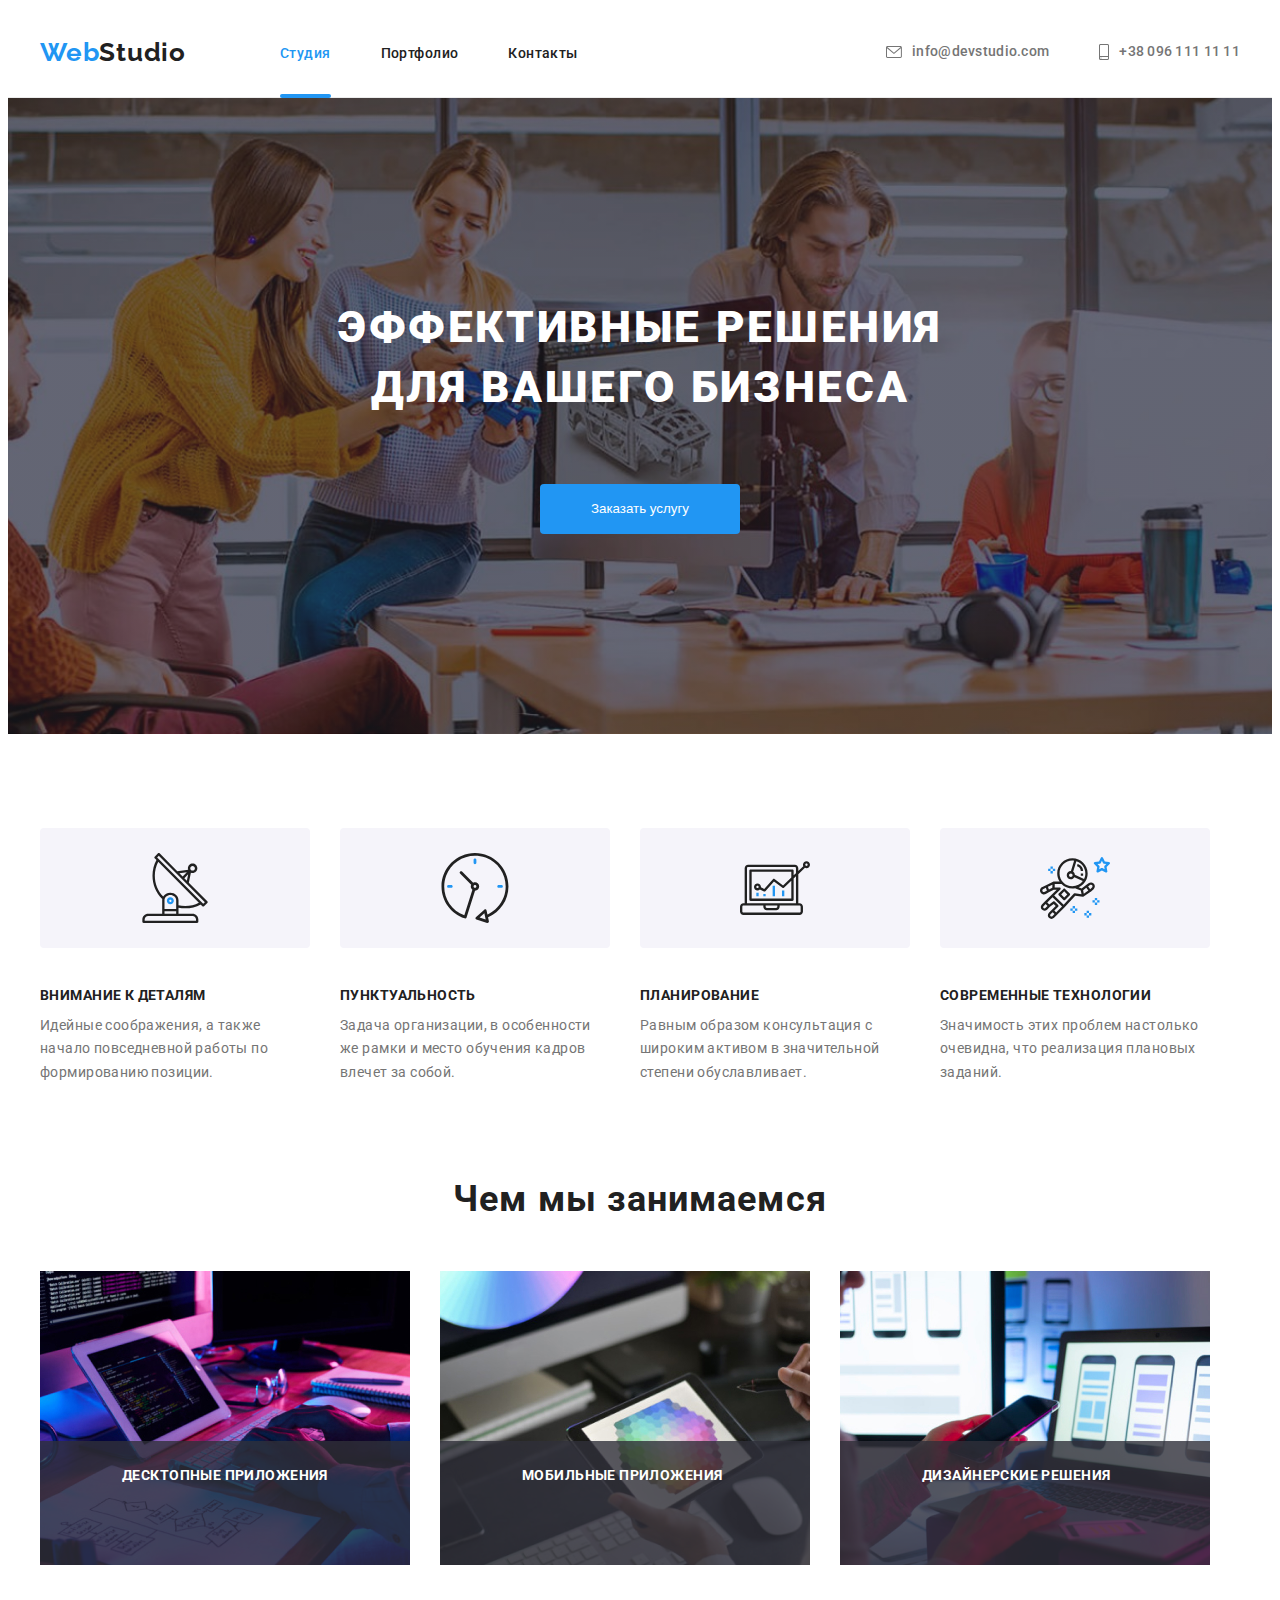
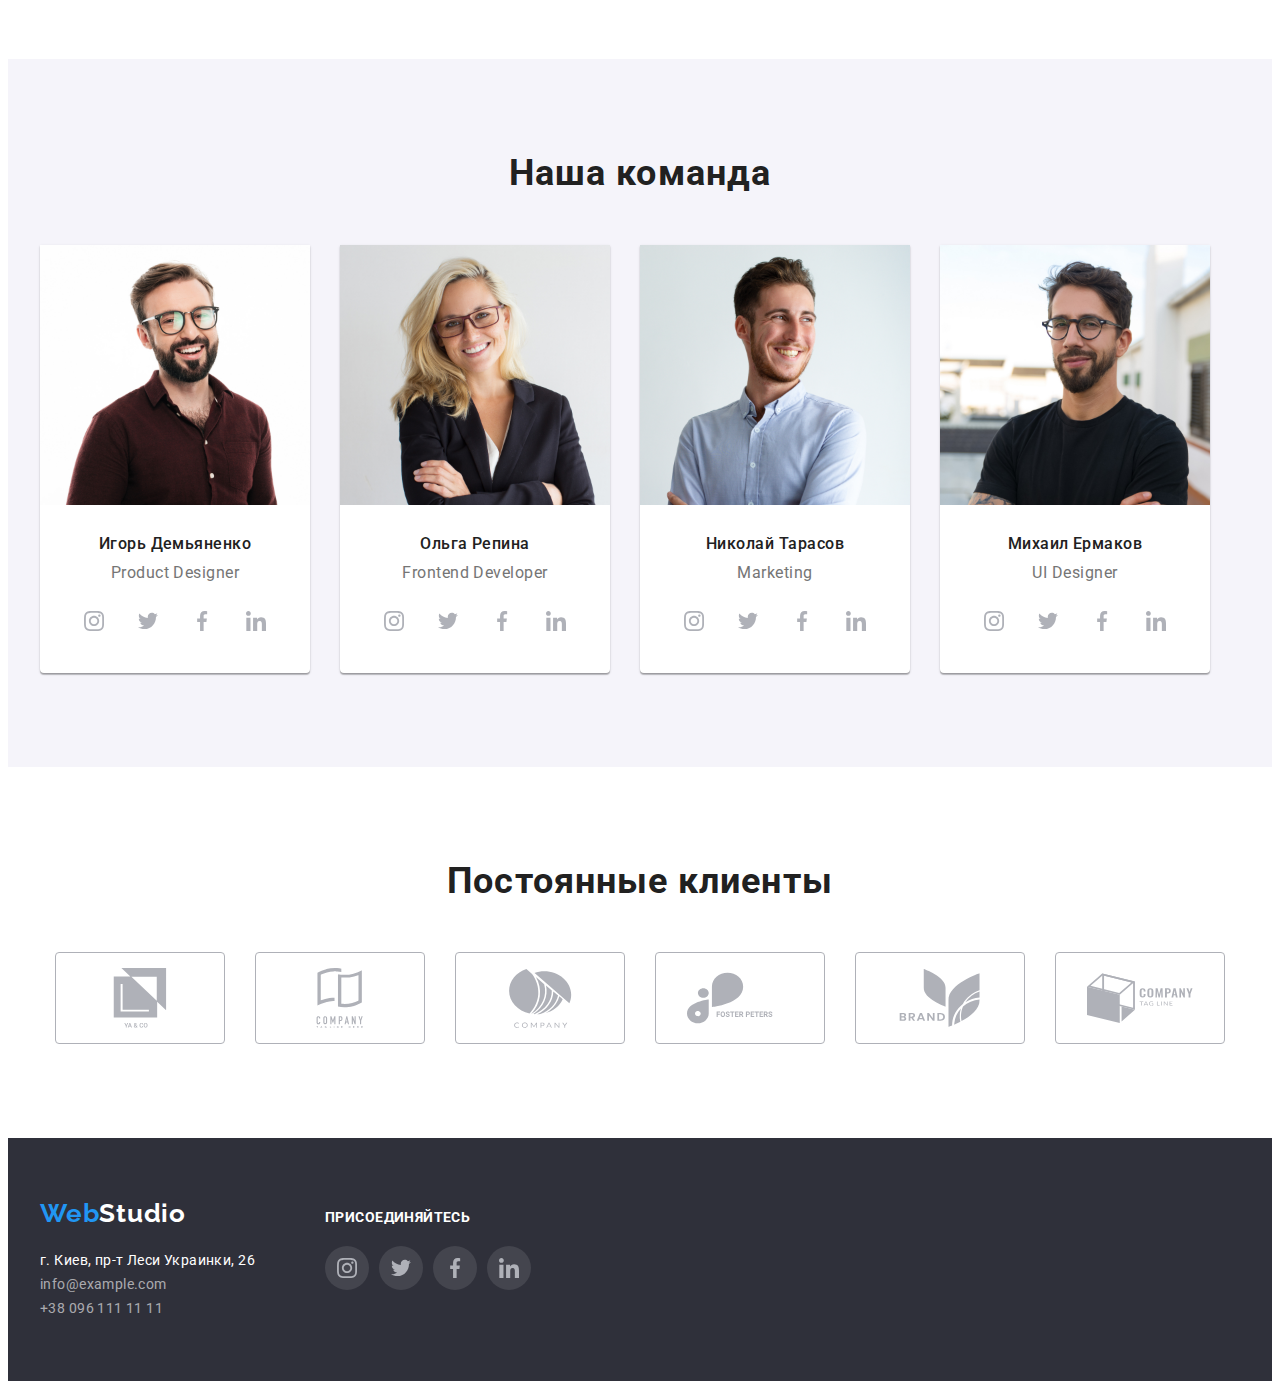
==== index.html @ c5061868 "6 дз" ====
<!DOCTYPE html>
<html lang="ru">
  <head>
    <meta charset="UTF-8" />
    <meta http-equiv="X-UA-Compatible" content="IE=edge" />
    <meta name="viewport" content="width=device-width, initial-scale=1.0" />
    <title>Document</title>
    <link
      href="https://fonts.googleapis.com/css2?family=Raleway:wght@700&family=Roboto:wght@400;500;700;900&display=swap"
      rel="stylesheet"
    />
    <link
      rel="stylesheet"
      href="https://cdnjs.cloudflare.com/ajax/libs/modern-normalize/1.1.0/modern-normalize.min.css"
      integrity="sha512-wpPYUAdjBVSE4KJnH1VR1HeZfpl1ub8YT/NKx4PuQ5NmX2tKuGu6U/JRp5y+Y8XG2tV+wKQpNHVUX03MfMFn9Q=="
      crossorigin="anonymous"
      referrerpolicy="no-referrer"
    />
    <link rel="stylesheet" href="./css/styles.css" />
  </head>
  <body>
    <header class="header">
      <div class="container header-container">
        <nav class="header-navigation">
          <a href="./index.html" class="header-logo link">
            Web<span class="studio">Studio</span>
          </a>
          <ul class="header-list  link">
            <li class="header-item">
              <a class="header-link link current-page current" href="/index.html"
                >Студия</a
              >
            </li>
            <li class="header-item">
              <a class="header-link link" href="./portfolio.html">Портфолио</a>
            </li>
            <li class="header-item">
              <a class="header-link link" href="">Контакты</a>
            </li>
          </ul>
        </nav>
        <ul class="header-contacts  link">
          <li class="header-contacts-item header-mail">
            <a class="header-contact-link link" href="mailto:info@devstudio.com"
              > <svg class="mail-icon">
                <use href="./images/sprite.svg#icon-envelope"></use>
              </svg>info@devstudio.com</a
            >
          </li>
          <li class="header-contacts-item header-tel ">
            <a class="header-contact-link link" href="tel:+380961111111"
              ><svg class="phone-icon">
              <use href="./images/sprite.svg#icon-smartphone"></use>
              </svg>+38 096 111 11 11</a
            >
          </li>
        </ul>
      </div>
    </header>

    <main>
      <section class="hero">
        <div class="container ">
          <h1 class="hero-title">
            Эффективные решения <br />
            для вашего бизнеса
          </h1>
          <button class="hero-button btn" data-modal-open type="button">Заказать услугу</button>
        </div>
      </section>
      <section class="section">
        <div class="container">
          <h2 class="pluses-title visually-hidden">Наши плюсы</h2>
          <ul class="pluses-list ">
            <li class="pluses-item"> <div class="svg-container">
              <svg class="pluses-icon">
                <use href="./images/sprite.svg#icon-antenna"></use>
              </svg>
            </div>
              <h3 class="pluses-item-title">Внимание к деталям</h3>
              <p class="pluses-item-text">
                Идейные соображения, а также начало повседневной работы по
                формированию позиции.
              </p>
            </li>
            <li class="pluses-item"> <div class="svg-container">
              <svg class="pluses-icon">
                <use href="./images/sprite.svg#icon-clock"></use>
              </svg>
            </div>
              <h3 class="pluses-item-title">Пунктуальность</h3>
              <p class="pluses-item-text">
                Задача организации, в особенности же рамки и место обучения
                кадров влечет за собой.
              </p>
            </li>
            <li class="pluses-item">
              <div class="svg-container"><svg class="pluses-icon">
                <use href="./images/sprite.svg#icon-diagram"></use>
              </svg>
            </div>
              <h3 class="pluses-item-title">Планирование</h3>
              <p class="pluses-item-text">
                Равным образом консультация с широким активом в значительной
                степени обуславливает.
              </p>
            </li>
            <li class="pluses-item"> <div class="svg-container">
              <svg class="pluses-icon" >
                <use  href="./images/sprite.svg#icon-astronaut"></use>
              </svg>
            </div>
              <h3 class="pluses-item-title">Современные технологии</h3>
              <p class="pluses-item-text">
                Значимость этих проблем настолько очевидна, что реализация
                плановых заданий.
              </p>
            </li>
          </ul>
        </div>
      </section>
      <section class="section our-task">
        <div class="container">
          <h2 class="our-task-title">Чем мы занимаемся</h2>
          <ul class="our-task-list ">
            <li class="our-task-list-item">
              <div class="task-top-wrapper">
              <img
                src="./images/box1.jpg"
                alt="набор текста на клавиатуре"
                width="370"
              />
              <p class="task-top-text">Десктопные приложения</p>
            </div>
            </li>
            <li class="our-task-list-item">
              <div class="task-top-wrapper">
              <img
                src="./images/img(1).jpg"
                alt="использование графического планшета"
                width="370"
              />
              <p class="task-top-text">Мобильные приложения</p>
            </div>
            </li>
            <li class="our-task-list-item">
              <div class="task-top-wrapper">

              <img
                src="./images/img2.jpg"
                alt="использование телефона"
                width="370"
              />
              <p class="task-top-text">Дизайнерские решения</p>
            </div>
            </li>
          </ul>
        </div>
      </section>
      <section class=" section our-team">
        <div class="container">
          <h2 class="our-team-title">Наша команда</h2>
          <ul class="our-team-list ">
            <li class="our-team-item">
              <img
                src="./images/img(2).jpg"
                alt="портрет Игоря Демьяненко "
                width="270"
              />
              <div class="our-team-padding">
                <h3 class="our-team-item-title">Игорь Демьяненко</h3>
                <p class="our-team-item-paragraph">Product Designer</p>
                <ul class="our-team-item-list social-list">
                  <li class="social-item">
                    <a href="" class="social-link">
                      <svg class="social-icon">
                       <use href="./images/sprite.svg#icon-instagram"></use>
                      </svg>
                    </a>
                  </li>
                  <li class="social-item">
                    <a href="" class="social-link">
                      <svg class="social-icon">
                        <use href="./images/sprite.svg#icon-twitter"></use>
                      </svg>
                    </a>
                  </li>
                  <li class="social-item">
                    <a href="" class="social-link">
                      <svg class="social-icon">
                        <use href="./images/sprite.svg#icon-facebook"></use>
                      </svg>
                    </a>
                  </li>
                  <li class="social-item">
                    <a href="" class="social-link">
                      <svg class="social-icon">
                        <use href="./images/sprite.svg#icon-linkedin"></use>
                      </svg>
                    </a>
                  </li>
                </ul>
              </div>
            </li>
            <li class="our-team-item">
              <img
                src="./images/img(3).jpg"
                alt="портрет Ольги Репиной "
                width="270"
              />
              <div class="our-team-padding">
                <h3 class="our-team-item-title">Ольга Репина</h3>
                <p class="our-team-item-paragraph">Frontend Developer</p>
                <ul class="our-team-item-list social-list">
                  <li class="social-item">
                    <a href="" class="social-link">
                      <svg class="social-icon">
                        <use href="./images/sprite.svg#icon-instagram"></use>
                      </svg>
                    </a>
                  </li>
                  <li class="social-item">
                    <a href="" class="social-link">
                      <svg class="social-icon">
                        <use href="./images/sprite.svg#icon-twitter"></use>
                      </svg>
                    </a>
                  </li>
                  <li class="social-item">
                    <a href="" class="social-link">
                      <svg class="social-icon">
                        <use href="./images/sprite.svg#icon-facebook"></use>
                      </svg>
                    </a>
                  </li>
                  <li class="social-item">
                    <a href="" class="social-link">
                      <svg class="social-icon">
                        <use href="./images/sprite.svg#icon-linkedin"></use>
                      </svg>
                    </a>
                  </li>
                </ul>
              </div>
            </li>
            <li class="our-team-item">
              <img
                src="./images/img(4).jpg"
                alt="портрет Николая Тарасова"
                width="270"
              />
              <div class="our-team-padding">
                <h3 class="our-team-item-title">Николай Тарасов</h3>
                <p class="our-team-item-paragraph">Marketing</p>
                <ul class="our-team-item-list social-list">
                  <li class="social-item">
                    <a href="" class="social-link">
                      <svg class="social-icon">
                        <use href="./images/sprite.svg#icon-instagram"></use>
                      </svg>
                    </a>
                  </li>
                  <li class="social-item">
                    <a href="" class="social-link">
                      <svg class="social-icon">
                        <use href="./images/sprite.svg#icon-twitter"></use>
                      </svg>
                    </a>
                  </li>
                  <li class="social-item">
                    <a href="" class="social-link">
                      <svg class="social-icon">
                        <use href="./images/sprite.svg#icon-facebook"></use>
                      </svg>
                    </a>
                  </li>
                  <li class="social-item">
                    <a href="" class="social-link">
                      <svg class="social-icon">
                        <use href="./images/sprite.svg#icon-linkedin"></use>
                      </svg>
                    </a>
                  </li>
                </ul>
              </div>
            </li>
            <li class="our-team-item">
              <img
                src="./images/img.jpg"
                alt="портрет Михаила Ермакова"
                width="270"
              />
              <div class="our-team-padding">
                <h3 class="our-team-item-title">Михаил Ермаков</h3>
                <p class="our-team-item-paragraph">UI Designer</p>
                <ul class="our-team-item-list social-list">
                  <li class="social-item">
                    <a href="" class="social-link">
                      <svg class="social-icon">
                        <use href="./images/sprite.svg#icon-instagram"></use>
                      </svg>
                    </a>
                  </li>
                  <li class="social-item">
                    <a href="" class="social-link">
                      <svg class="social-icon">
                        <use href="./images/sprite.svg#icon-twitter"></use>
                      </svg>
                    </a>
                  </li>
                  <li class="social-item">
                    <a href="" class="social-link">
                      <svg class="social-icon">
                        <use href="./images/sprite.svg#icon-facebook"></use>
                      </svg>
                    </a>
                  </li>
                  <li class="social-item">
                    <a href="" class="social-link">
                      <svg class="social-icon">
                        <use href="./images/sprite.svg#icon-linkedin"></use>
                      </svg>
                    </a>
                  </li>
                </ul>
              </div>
            </li>
          </ul>
        </div>
      </section>
      <section class=" section our-customers">
        <div class="container">
          <h2 class="our-customer-title">Постоянные клиенты</h2>
          <ul class="our-customer-list customer-list">
            <li class="customer-item">
              <a href="" class="customer-link">
                <svg class="customer-icon">
                  <use href="./images/sprite.svg#icon-1"></use>
                </svg>
              </a>
            </li>
            <li class="customer-item">
              <a href="" class="customer-link">
                <svg class="customer-icon">
                  <use href="./images/sprite.svg#icon-2"></use>
                </svg>
              </a>
              <li class="customer-item">
                <a href="" class="customer-link">
                  <svg class="customer-icon">
                    <use href="./images/sprite.svg#icon-3"></use>
                  </svg>
                </a>
                <li class="customer-item">
                  <a href="" class="customer-link">
                    <svg class="customer-icon">
                      <use href="./images/sprite.svg#icon-4"></use>
                    </svg>
                  </a>
                  <li class="customer-item">
                    <a href="" class="customer-link">
                      <svg class="customer-icon">
                        <use href="./images/sprite.svg#icon-5"></use>
                      </svg>
                    </a>
                    <li class="customer-item">
                      <a href="" class="customer-link">
                        <svg class="customer-icon">
                          <use href="./images/sprite.svg#icon-6"></use>
                        </svg>
                      </a>
            </ul>
        </div>
      </section>
    </main>
    <footer class="footer">
      <div class="container footer-container">
        <div class="footer-contacts" ><a href="./index.html" class="footer-logo link">
          Web<span class="footer-studio">Studio</span>
        </a>
        <address class="address">
          <ul class="footer-list ">
            <li class="footer-contacts-item footer-adress">г. Киев, пр-т Леси Украинки, 26</li>
            <li class="footer-contacts-item">
              <a
                class="footer-contact-link link"
                href="mailto:info@devstudio.com"
                >info@example.com</a
              >
            </li>
            <li class="footer-contacts-item">
              <a class="footer-contact-link link" href="tel:+380961111111"
                >+38 096 111 11 11</a
              >
            </li>
          </ul>
        </address>
      </div> 
      <div class="join">
        <h2 class="join-title">присоединяйтесь</h2>
        <ul class="join-list social-list-footer">
          <li class="social-item-footer">
            <a href="" class="social-link-footer">
              <svg class="social-icon">
                <use href="./images/sprite.svg#icon-instagram"></use>
              </svg>
            </a>
          </li>
          <li class="social-item-footer">
            <a href="" class="social-link-footer">
              <svg class="social-icon">
                <use href="./images/sprite.svg#icon-twitter"></use>
              </svg>
            </a>
          </li>
          <li class="social-item-footer">
            <a href="" class="social-link-footer">
              <svg class="social-icon">
                <use href="./images/sprite.svg#icon-facebook"></use>
              </svg>
            </a>
          </li>
          <li class="social-item-footer">
            <a href="" class="social-link-footer">
              <svg class="social-icon">
                <use href="./images/sprite.svg#icon-linkedin"></use>
              </svg>
            </a>
          </li>
        </ul>
      </div>
    </div>
    </footer>
    <div class="backdrop is-hidden " data-modal>
      <div class="modal">
        <button type="button" class="close-btn" data-modal-close>
            <svg class="button-icon">
              <use href="./images/sprite.svg#icon-cross"></use>
            </svg>
        </button>
        <p class="modal-title">Оставьте свои данные, мы вам перезвоним</p>
        <form action="#" class="modal-form">
          <div class="modal-field">
            <label for="user-name" class="input-label">Имя</label>
            <span class="input-wrapper">
              <input type="text" name="user-name" id="user-name" class="modal-input" />
              <svg class="input-icon" width="18" height="18">
                <use href="./images/sprite.svg#icon-person-black"></use>
              </svg>
            </span>
          </div>
          <div class="modal-field">
            <label for="user-name" class="input-label">Телефон</label>
            <span class="input-wrapper">
              <input type="text" name="user-phone" id="user-phone" class="modal-input" />
              <svg class="input-icon" width="18" height="18">
                <use href="./images/sprite.svg#icon-phone-black"></use>
              </svg>
            </span>
          </div>
          <div class="modal-field">
            <label for="user-email" class="input-label">Почта</label>
            <span class="input-wrapper">
              <input type="text" name="user-email" id="user-email" class="modal-input" />
              <svg class="input-icon" width="18" height="18">
                <use href="./images/sprite.svg#icon-email-black"></use>
              </svg>
            </span>
          </div>
          <div class="text-box">
            <label for="user-text" class="input-label" >Комментарий</label>
            <textarea name="user-text" id="user-text" class="modal-input-text" placeholder="Введите текст"></textarea>
          </div>
          <input type="checkbox" id="modal-checkbox" class="modal-checkbox visually-hidden">
          <label for="modal-checkbox" class="check-text">
                        <span>
                            <svg class="check-icon" width="11" height="8">
                                <use
                                    href="./images/sprite.svg#icon-tik"
                                ></use>
                            </svg>
                        </span>
                        Соглашаюсь с рассылкой и принимаю <a href="" class="condition"> Условия договора</a> 
                      </label>
                      <button type="submit" class="btn modal-btn">
                        Отправить
                      </button>
        </form>
      </div>
    </div>
  <script src="./js/modal.js"></script>
  </body>
</html>
---- css/styles.css ----
:root {
  --title-color: #212121;
  --accent-color: #2196f3;
  --text-color: #757575;
  --primary-title-color: #ffffff;
  --background-color: #2f303a;
  --button-color: #2196f3;
  --button-text-color: #ffffff;
  --footer-color: #ffffff99;
  --bg-footer-color: #2f303a;
  --buttons-color-portfolio: #f5f4fa;
  --footer-link-color: rgba(255, 255, 255, 0.6);
  --our-team-bgc: #f5f4fa;
  --icon-color: #afb1b8;
  --modal-color-input: #757575;
}
p,
h1,
h2,
h3,
h4,
h5,
h6 {
  margin: 0;
}

ul {
  list-style: none;
  margin: 0;
  padding-left: 0;
}
input {
  cursor: pointer;
}
img {
  display: block;
  max-width: 100%;
  height: auto;
}
body {
  font-family: "Roboto", sans-serif;
  letter-spacing: 0.02em;
}
.section {
  padding-top: 94px;
  padding-bottom: 94px;
}

.link {
  text-decoration: none;
}
.btn {
  cursor: pointer;
  border: transparent;
}
.container {
  padding: 0 15px;
  width: 1200px;
  margin: 0 auto;
}
.visually-hidden {
  position: absolute;
  width: 1px;
  height: 1px;
  margin: -1px;
  padding: 0;
  overflow: hidden;
  border: 0;
  clip: rect(0 0 0 0);
}
/* !!!!!!!!!HEADER!!!!!!!!!!! */
.current::after {
  content: "";
  position: absolute;
  width: 100%;
  height: 4px;
  border-radius: 2px;
  background-color: var(--accent-color);
  display: block;
  bottom: -37px;
}
.header {
  padding-top: 29px;
  padding-bottom: 29px;
  border-bottom: solid 1px #ececec;
}
.header-contact-link {
  display: flex;
  align-items: center;
}
.header-container {
  display: flex;
  align-items: center;
}
.header-navigation {
  display: flex;
  align-items: center;
}
.header-list {
  display: flex;
}
.header-contacts {
  margin-left: auto;
  display: flex;
  align-items: center;
}
.mail-icon {
  height: 12px;
  width: 16px;
  fill: var(--text-color);
  margin-right: 10px;
  transition: fill 250ms cubic-bezier(0.4, 0, 0.2, 1);
}
.header-contact-link:hover .mail-icon {
  fill: var(--accent-color);
}
.header-contact-link:focus .mail-icon {
  fill: var(--accent-color);
}
.phone-icon {
  height: 16px;
  width: 10px;
  fill: var(--text-color);
  margin-right: 10px;
}
.header-contact-link:focus .phone-icon,
.header-contact-link:hover .phone-icon {
  fill: var(--accent-color);
}
.header-item:not(:last-child) {
  margin-right: 50px;
}
.header-logo {
  color: var(--accent-color);
  font-family: Raleway;
  font-weight: 700;
  font-size: 26px;
  line-height: 1.19;
  letter-spacing: 0.03em;
  margin-right: 94px;
}
.studio {
  color: var(--title-color);
}
.header-link.link.current-page {
  color: var(--accent-color);
}
.header-link {
  font-weight: 500;
  font-size: 14px;
  line-height: 1.14;
  letter-spacing: 0.03em;
  color: var(--title-color);
  position: relative;
  transition: color 250ms cubic-bezier(0.4, 0, 0.2, 1);
}

.header-link:hover,
.header-link:focus {
  color: var(--accent-color);
}
.header-contact-link {
  font-weight: 500;
  font-size: 14px;
  line-height: 1.14;
  letter-spacing: 0.02em;
  color: var(--text-color);
  transition: color 250ms cubic-bezier(0.4, 0, 0.2, 1);
}
.header-contacts-item:not(:last-child) {
  margin-right: 50px;
}
.header-contact-link:hover,
.header-contact-link:focus {
  color: var(--accent-color);
}

/* !!!!!!!!!!HERO!!!!!!!!!!!! */
.hero {
  padding-top: 200px;
  padding-bottom: 200px;
  background-image: linear-gradient(
      to right,
      rgba(47, 48, 58, 0.4),
      rgba(47, 48, 58, 0.4)
    ),
    url(../images/main-bg.jpg);
  background-repeat: no-repeat;
  background-position: center;
  background-size: cover;
  text-align: center;
}

.hero-title {
  font-weight: 900;
  font-size: 44px;
  line-height: 1.36;
  letter-spacing: 0.06em;
  color: var(--primary-title-color);
  margin-bottom: 66px;
  text-transform: uppercase;
}
.hero-button {
  background-color: var(--button-color);
  color: var(--button-text-color);
  width: 200px;
  height: 50px;
  border-radius: 4px;
  padding: 10px 32px;
}
/* !!!!!!!PLUSES!!!!!! */
.svg-container {
  height: 120px;
  width: 270px;
  background-color: var(--buttons-color-portfolio);
  margin-bottom: 40px;
  border-radius: 4px;
  display: flex;
  justify-content: center;
  align-items: center;
}
.pluses-icon {
  height: 70px;
  width: 70px;

  background-size: cover;
}

.pluses-list {
  display: flex;
  flex-wrap: wrap;
}

.pluses-item:not(:last-child) {
  margin-right: 30px;
}
.pluses-item-title {
  font-weight: 700;
  font-size: 14px;
  line-height: 1.14;
  letter-spacing: 0.03em;
  text-transform: uppercase;
  color: var(--title-color);
  margin-bottom: 10px;
}
.pluses-item-text {
  width: 270px;
  font-size: 14px;
  line-height: 1.71;
  letter-spacing: 0.03em;
  color: var(--text-color);
}
/* !!!!!!OURTASK!!!!!!!! */
.our-task {
  padding-top: 0;
}
.our-task-title {
  font-weight: 700;
  font-size: 36px;
  line-height: 1.16;
  letter-spacing: 0.03em;

  color: var(--title-color);
  margin-bottom: 50px;
  text-align: center;
}
.task-top-wrapper {
  position: relative;
  overflow: hidden;
}

.task-top-text {
  font-weight: 700;
  font-size: 14px;
  line-height: 1.14;
  letter-spacing: 0.03em;
  text-transform: uppercase;
  color: var(--primary-title-color);
  background: rgba(47, 48, 58, 0.8);
  bottom: 0;
  height: 70px;
  width: 100%;
  padding: 27px 82px;
  position: absolute;
}

.examples-item-paragraph {
  font-size: 16px;
  line-height: 1.87;
  letter-spacing: 0.03em;
  color: rgba(117, 117, 117, 1);
}
.our-task-list {
  display: flex;
}
.our-task-list-item:not(:last-child) {
  margin-right: 30px;
}

/* !!!!!!!!OURTEAM!!!!!!! */
.our-team {
  background-color: var(--our-team-bgc);
}
.our-team-title {
  font-weight: 700;
  font-size: 36px;
  line-height: 1.16;
  letter-spacing: 0.03em;
  color: var(--title-color);
  margin-bottom: 50px;
  text-align: center;
}
.our-team-list {
  display: flex;
}
.our-team-item:not(:last-child) {
  margin-right: 30px;
}
.our-team-padding {
  padding-top: 30px;
  padding-bottom: 30px;
}
.our-team-item-title {
  font-weight: 500;
  font-size: 16px;
  line-height: 1.18;
  letter-spacing: 0.03em;
  color: var(--title-color);
  margin-bottom: 10px;
  text-align: center;
}
.our-team-item {
  box-shadow: 0px 1px 3px rgba(0, 0, 0, 0.12), 0px 1px 1px rgba(0, 0, 0, 0.14),
    0px 2px 1px rgba(0, 0, 0, 0.2);
  border-radius: 0px 0px 4px 4px;
  background-color: #fff;
}

.our-team-item-paragraph {
  font-size: 16px;
  line-height: 1.18;
  letter-spacing: 0.03em;
  color: var(--text-color);
  text-align: center;
  margin-bottom: 16px;
}
.social-item {
  height: 44px;
  width: 44px;
}
.social-icon {
  height: 20px;
  width: 20px;
  fill: var(--icon-color);
  transition: fill 250ms cubic-bezier(0.4, 0, 0.2, 1);
}
.social-link {
  width: 100%;
  height: 100%;
  border-radius: 50%;
  background-color: var(--button-text-color);
  display: flex;
  align-items: center;
  justify-content: center;
  transition: background-color 250ms cubic-bezier(0.4, 0, 0.2, 1);
}

.social-list {
  display: flex;
  justify-content: center;
}
.social-item + .social-item {
  margin-left: 10px;
}
.social-link:hover,
.social-link:focus {
  background-color: var(--button-color);
}
.social-link:hover .social-icon,
.social-link:focus .social-icon {
  fill: var(--primary-title-color);
}

/* !!!!!!!!!!!OUR-CUSTOMER!!!!!!!!!! */
.our-customer-title {
  font-weight: 700;
  font-size: 36px;
  line-height: 1.16;
  letter-spacing: 0.03em;
  color: var(--title-color);
  margin-bottom: 50px;
  text-align: center;
}
.customer-item {
  height: 92px;
  width: 170px;
}
.customer-link {
  width: 100%;
  height: 100%;
  border-radius: 4px;
  background-color: var(--button-text-color);
  display: flex;
  align-items: center;
  justify-content: center;
  border: 1px solid #afb1b8;
  box-sizing: border-box;
  transition: border-color 250ms cubic-bezier(0.4, 0, 0.2, 1);
}
.customer-icon {
  height: 60px;
  width: 106px;
  fill: var(--icon-color);
  transition: fill 250ms cubic-bezier(0.4, 0, 0.2, 1);
}
.customer-list {
  display: flex;
  justify-content: center;
}
.customer-item + .customer-item {
  margin-left: 30px;
}
.customer-link:hover,
.customer-link:focus {
  border-color: var(--button-color);
}
.customer-link:hover .customer-icon,
.customer-link:focus .customer-icon {
  fill: var(--button-color);
}
/* FOOTER */
.footer-container {
  display: flex;
  align-items: baseline;
}
.footer-contacts {
  margin-right: 70px;
}
.footer {
  background-color: var(--bg-footer-color);
  padding-top: 60px;
  padding-bottom: 60px;
}
.footer-logo {
  color: var(--accent-color);
  font-family: Raleway;
  font-weight: 700;
  font-size: 26px;
  line-height: 1.19;
  letter-spacing: 0.03em;
  margin-bottom: 20px;
}
.footer-adress {
  font-size: 14px;
  line-height: 1.71;
  letter-spacing: 0.03em;
  color: var(--primary-title-color);
}
.address {
  margin-top: 20px;
}
.footer-list {
  font-size: 14px;
  line-height: 1.71;
  letter-spacing: 0.03em;
  color: var(--footer-color);
  font-style: normal;
}
.footer-studio {
  color: var(--button-text-color);
}
.footer-contact-link {
  font-weight: 400;
  font-size: 14px;
  line-height: 1.71;
  letter-spacing: 0.03em;
  color: rgba(255, 255, 255, 0.6);
  transition: color 250ms cubic-bezier(0.4, 0, 0.2, 1);
}
.footer-contact-link:hover,
.footer-contact-link:focus {
  color: var(--accent-color);
}

/* !!!!!!!!!JOIN-footer!!!!!!!*/
.join-title {
  font-weight: 700;
  font-size: 14px;
  line-height: 1.14;
  letter-spacing: 0.03em;
  text-transform: uppercase;
  color: var(--primary-title-color);
  margin-bottom: 20px;
}
.social-item-footer {
  height: 44px;
  width: 44px;
}
.social-link-footer {
  width: 100%;
  height: 100%;
  border-radius: 50%;
  background-color: rgba(255, 255, 255, 0.1);
  display: flex;
  align-items: center;
  justify-content: center;
  transition: background-color 250ms cubic-bezier(0.4, 0, 0.2, 1);
}
.social-icon-footer {
  height: 20px;
  width: 20px;
  fill: var(--button-text-color);
}
.social-list-footer {
  display: flex;
  justify-content: center;
}
.social-item-footer + .social-item-footer {
  margin-left: 10px;
}
.social-link-footer:hover .social-icon,
.social-link-footer:focus .social-icon {
  fill: var(--primary-title-color);
}
.social-link-footer:hover,
.social-link-footer:focus {
  background-color: var(--button-color);
}

/* //////////PORTFOLIO//////////  */
.button {
  background-color: var(--buttons-color-portfolio);
  color: var(--title-color);
  font-weight: 500;
  font-size: 16px;
  line-height: 1.6;
  letter-spacing: 0.03em;
  padding: 6px 22px;
  border-radius: 4px;
  transition: color 250ms cubic-bezier(0.4, 0, 0.2, 1),
    background-color 250ms cubic-bezier(0.4, 0, 0.2, 1),
    box-shadow 250ms cubic-bezier(0.4, 0, 0.2, 1);
}
.filter-buttons {
  display: flex;
  margin-bottom: 50px;
  justify-content: center;
}
.filter-btn-item:not(:last-child) {
  margin-right: 8px;
}
.button:hover,
.button:focus {
  color: var(--button-text-color);
  background-color: var(--accent-color);
  box-shadow: 0px 3px 1px rgba(0, 0, 0, 0.1), 0px 1px 2px rgba(0, 0, 0, 0.08),
    0px 2px 2px rgba(0, 0, 0, 0.12);
}
/* EXAMPLES */
.examples-item-title {
  font-weight: 700;
  font-size: 18px;
  line-height: 2;
  letter-spacing: 0.06em;
  color: var(--title-color);
  margin-bottom: 4px;
}

.examples-top-text {
  font-size: 16px;
  color: rgba(255, 255, 255, 1);
  background-color: rgba(33, 150, 243, 0.9);
  position: absolute;
  top: 0;
  left: 0;
  font-size: 18px;
  line-height: 1.56;
  letter-spacing: 0.03em;
  height: 100%;
  padding: 63px 24px;
  transform: translateY(100%);
  transition: transform 250ms cubic-bezier(0.4, 0, 0.2, 1);
}
.portfolio-top-wrapper {
  position: relative;
  overflow: hidden;
}
.examples-item-paragraph {
  font-size: 16px;
  line-height: 1.87;
  letter-spacing: 0.03em;
  color: rgba(117, 117, 117, 1);
}
.examples {
  padding-top: 94px;
}
.examples-list-link {
  display: block;
  transition: box-shadow 250ms cubic-bezier(0.4, 0, 0.2, 1);
}
.examples-list {
  display: flex;
  flex-wrap: wrap;
}
.examples-list-item {
  flex-basis: calc((100% - 60px) / 3);
  margin-bottom: 30px;
}
.examples-box {
  padding-left: 24px;
  padding-right: 24px;
  padding-bottom: 20px;
  padding-top: 20px;
  border-bottom: 1px solid #eeeeee;
  border-left: 1px solid #eeeeee;
  border-right: 1px solid #eeeeee;
}

.examples-list-item img {
  width: 100%;
}
.examples-list-item:hover .examples-top-text {
  transform: translateY(0);
}
.examples-list-item:focus .examples-top-text {
  transform: translateY(0);
}
.examples-list-link:hover {
  box-shadow: 0px 1px 1px rgba(0, 0, 0, 0.12), 0px 4px 4px rgba(0, 0, 0, 0.06),
    1px 4px 6px rgba(0, 0, 0, 0.16);
}
.examples-list-link:focus {
  box-shadow: 0px 1px 1px rgba(0, 0, 0, 0.12), 0px 4px 4px rgba(0, 0, 0, 0.06),
    1px 4px 6px rgba(0, 0, 0, 0.16);
}
.examples-list-item:not(:nth-child(3n)) {
  margin-right: 30px;
}
.examples-list-item:nth-last-child(-n + 3) {
  margin-bottom: 0;
}

/* !!!!!!!!!!!!BACKDROP!!!!!!!!!!!!!*/

.backdrop {
  position: fixed;
  width: 100vw;
  height: 100vh;
  background-color: rgba(0, 0, 0, 0.1);
  top: 0;
  display: flex;
  align-items: center;
  justify-content: center;
  transition: opacity 300ms ease-in-out, visibility 300ms ease-in-out;
}

.backdrop.is-hidden {
  opacity: 0;
  visibility: hidden;
  pointer-events: none;
}

.backdrop.is-hidden .modal {
  transform: scale(2);
}
.modal {
  width: 528px;
  min-height: 581px;
  background-color: #ffffff;
  border-radius: 4px;
  position: relative;
  transform: scale(1);
  transition: transform 250ms ease;
  padding: 40px;
}

.close-btn {
  position: absolute;
  padding: 0;
  right: 8px;
  top: 8px;
  background-color: transparent;
  border-radius: 50%;
  width: 30px;
  height: 30px;
  border: 1px solid rgba(0, 0, 0, 0.1);
  display: flex;
  align-items: center;
  justify-content: center;
  transition: fill 250ms cubic-bezier(0.4, 0, 0.2, 1);
}
.button-icon {
  height: 11px;
  width: 11px;
}
.close-btn:hover,
.close-btn:focus {
  fill: var(--accent-color);
}
.modal-title {
  font-weight: 700;
  font-size: 20px;
  line-height: 1.15;
  letter-spacing: 0.03em;
  color: var(--title-color);
  padding-bottom: 20px;
}
.modal-field {
  margin-bottom: 28px;
}
.input-label {
  font-size: 12px;
  line-height: 1.16;
  letter-spacing: 0.01em;
  color: var(--modal-color-input);
  display: block;
  margin-bottom: 5px;
}
.input-wrapper {
  display: block;
  position: relative;
}
.modal-input {
  width: 100%;
  height: 45px;
  border-radius: 3px;
  border: 1px solid #999999;
  background: transparent;
  padding-left: 40px;
  padding-right: 20px;
  outline: none;
  transition: border-color 250ms cubic-bezier(0.4, 0, 0.2, 1);
}
.input-icon {
  position: absolute;
  left: 10px;
  top: 50%;
  transform: translateY(-50%);
  transition: fill 250ms cubic-bezier(0.4, 0, 0.2, 1);
}
.modal-input-text {
  width: 100%;
  height: 100px;
  border-radius: 3px;
  resize: none;
  border: 1px solid #999999;
  background: transparent;
  padding: 10px;
}
.modal-btn {
  display: block;
  margin: 0 auto;
}
.check-text {
  font-size: 14px;
  line-height: 1.17;
  letter-spacing: 0.03em;
  color: var(--text-color);
  display: flex;
  margin-bottom: 15px;
  position: relative;
  align-items: center;
}
.check-text span {
  width: 15px;
  height: 15px;
  border: 2px solid #303030;
  border-radius: 3px;
  margin-right: 7px;
  display: flex;
  align-items: center;
  justify-content: center;
}
.modal-checkbox:checked + .check-text span {
  background-color: var(--accent-color);
  border: none;
}
.condition {
  color: var(--button-color);
}
.modal-btn {
  background-color: var(--button-color);
  color: var(--button-text-color);
  width: 200px;
  height: 50px;
  border-radius: 4px;
  padding: 10px 32px;
}
.text-box {
  padding-bottom: 20px;
}
.modal-input:focus {
  border-color: var(--accent-color);
}

.modal-input:focus + .input-icon {
  fill: var(--accent-color);
}
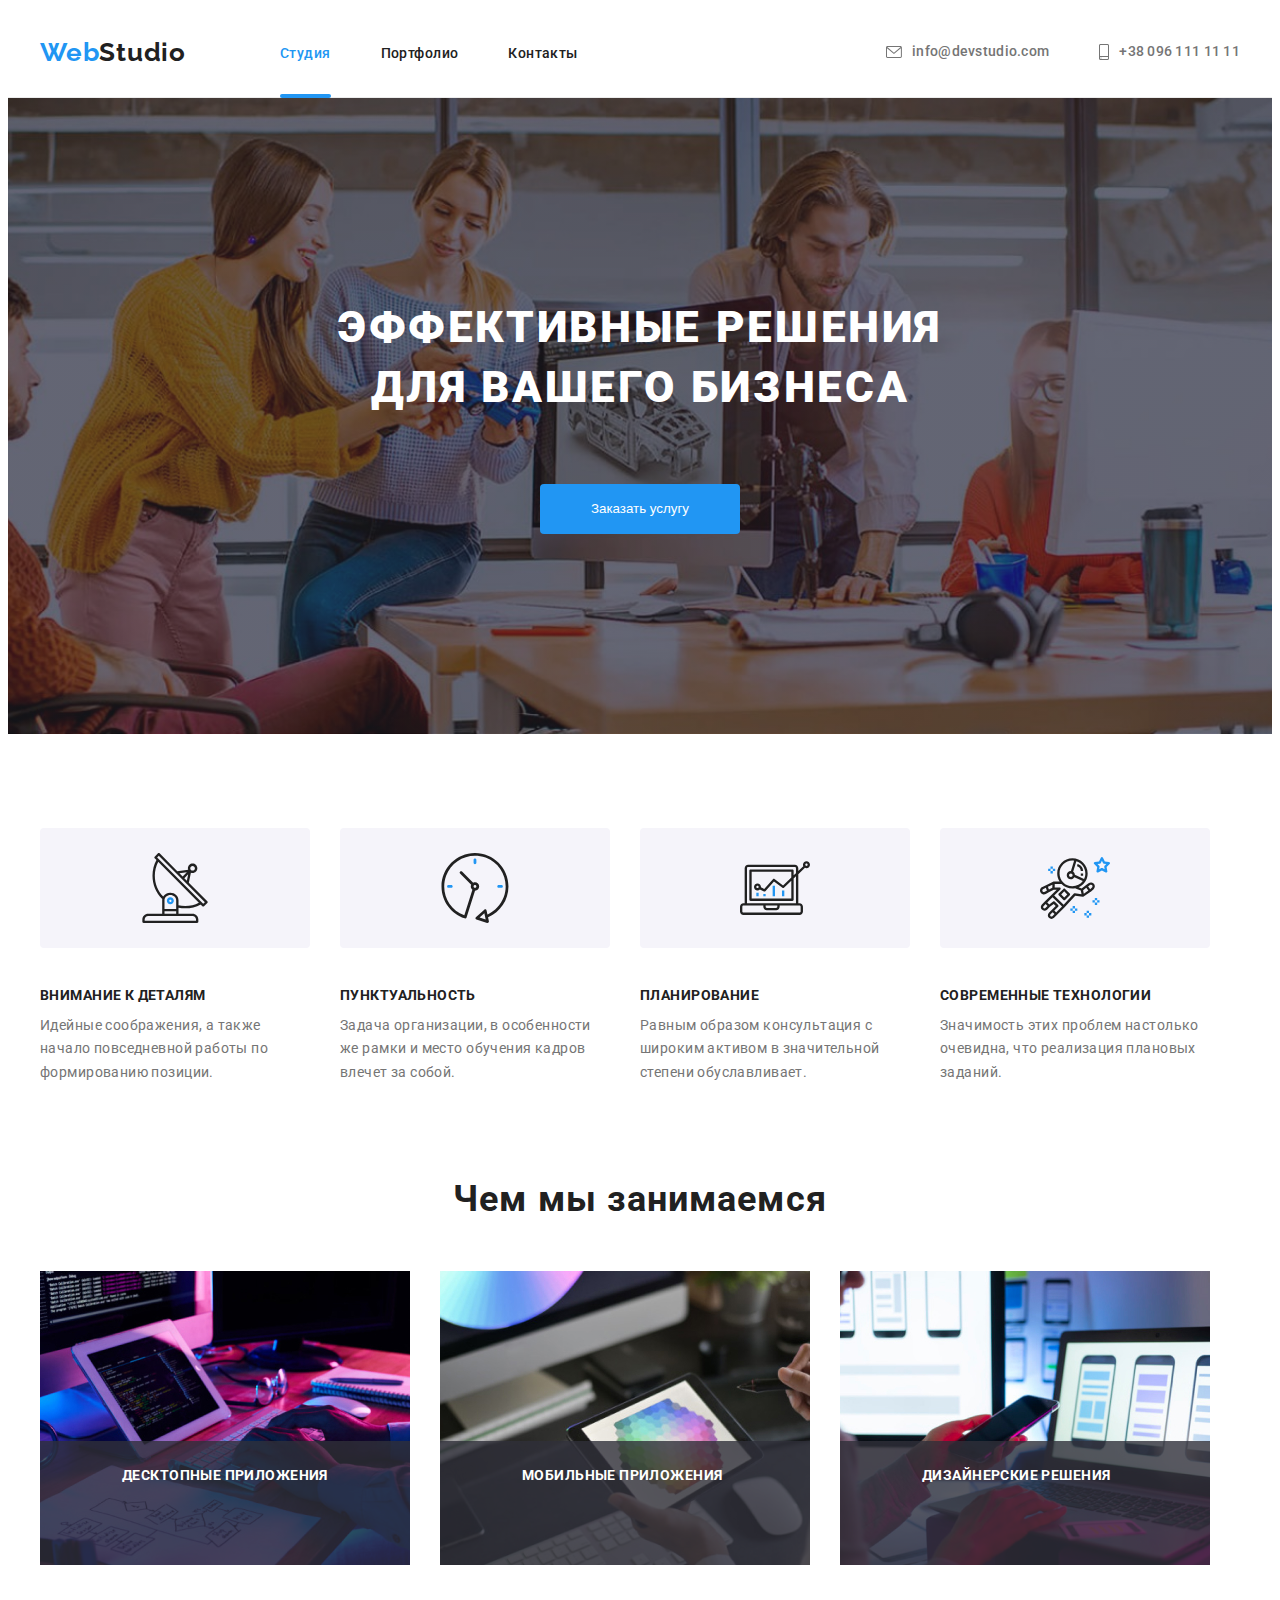
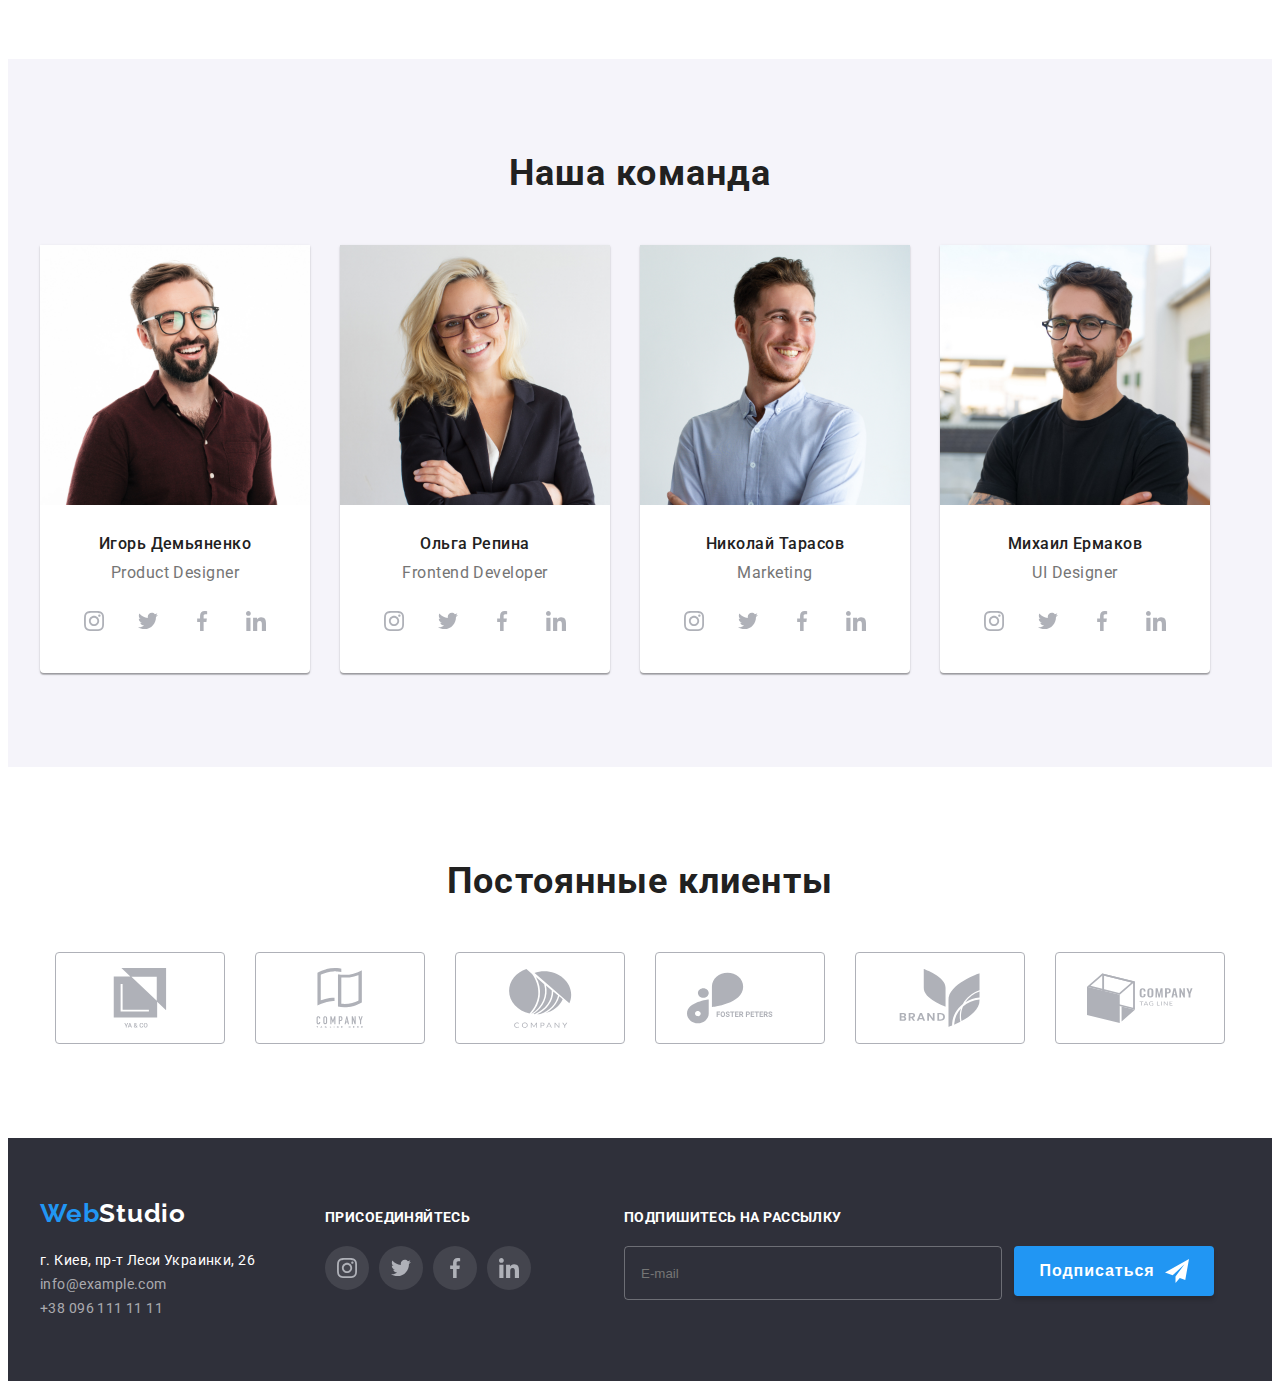
==== commit 5825db33: "добавляет форму в футере" ====
--- a/index.html
+++ b/index.html
@@ -429,6 +429,18 @@
           </li>
         </ul>
       </div>
+      <div class="follow">
+          <h2 class="follow-title">Подпишитесь на рассылку</h2>
+         <form action="#" class="form-send">
+      <div class="inputs"> <input type="text" name="user-mail-follow" id="user-mail-follow" class="mail-follow" placeholder="E-mail" />
+          <button type="submit" class="btn follow-btn">Подписаться
+            <svg class="send-icon" width="24" height="24">
+              <use href="./images/sprite.svg#icon-send"></use>
+            </svg>
+          </button>
+         </form>
+        </div>
+      </div>
     </div>
     </footer>
     <div class="backdrop is-hidden " data-modal>
--- a/css/styles.css
+++ b/css/styles.css
@@ -526,7 +526,56 @@
 .social-link-footer:focus {
   background-color: var(--button-color);
 }
-
+.follow-title {
+  font-weight: 700;
+  font-size: 14px;
+  line-height: 1.14;
+  letter-spacing: 0.03em;
+  text-transform: uppercase;
+  color: var(--button-text-color);
+  margin-bottom: 20px;
+}
+.mail-follow {
+  width: 358px;
+  height: 50px;
+  border: 1px solid rgba(255, 255, 255, 0.3);
+  drop-shadow: (0px 4px 4px rgba(0, 0, 0, 0.15));
+  border-radius: 4px;
+  background-color: transparent;
+  padding-left: 16px;
+  color: #ffffff;
+}
+.follow {
+  padding-left: 93px;
+}
+.inputs {
+  display: flex;
+  justify-content: center;
+}
+
+.follow-btn {
+  width: 200px;
+  height: 50px;
+  background-color: var(--accent-color);
+  box-shadow: 0px 4px 4px rgba(0, 0, 0, 0.15);
+  border-radius: 4px;
+  font-weight: 700;
+  font-size: 16px;
+  line-height: 1.87;
+  letter-spacing: 0.06em;
+  color: var(--primary-title-color);
+  margin-left: 12px;
+  position: relative;
+  display: flex;
+  align-items: center;
+  justify-content: center;
+}
+.send-icon {
+  margin-left: 10px;
+}
+.button-send {
+  align-self: flex-end;
+}
 /* //////////PORTFOLIO//////////  */
 .button {
   background-color: var(--buttons-color-portfolio);
